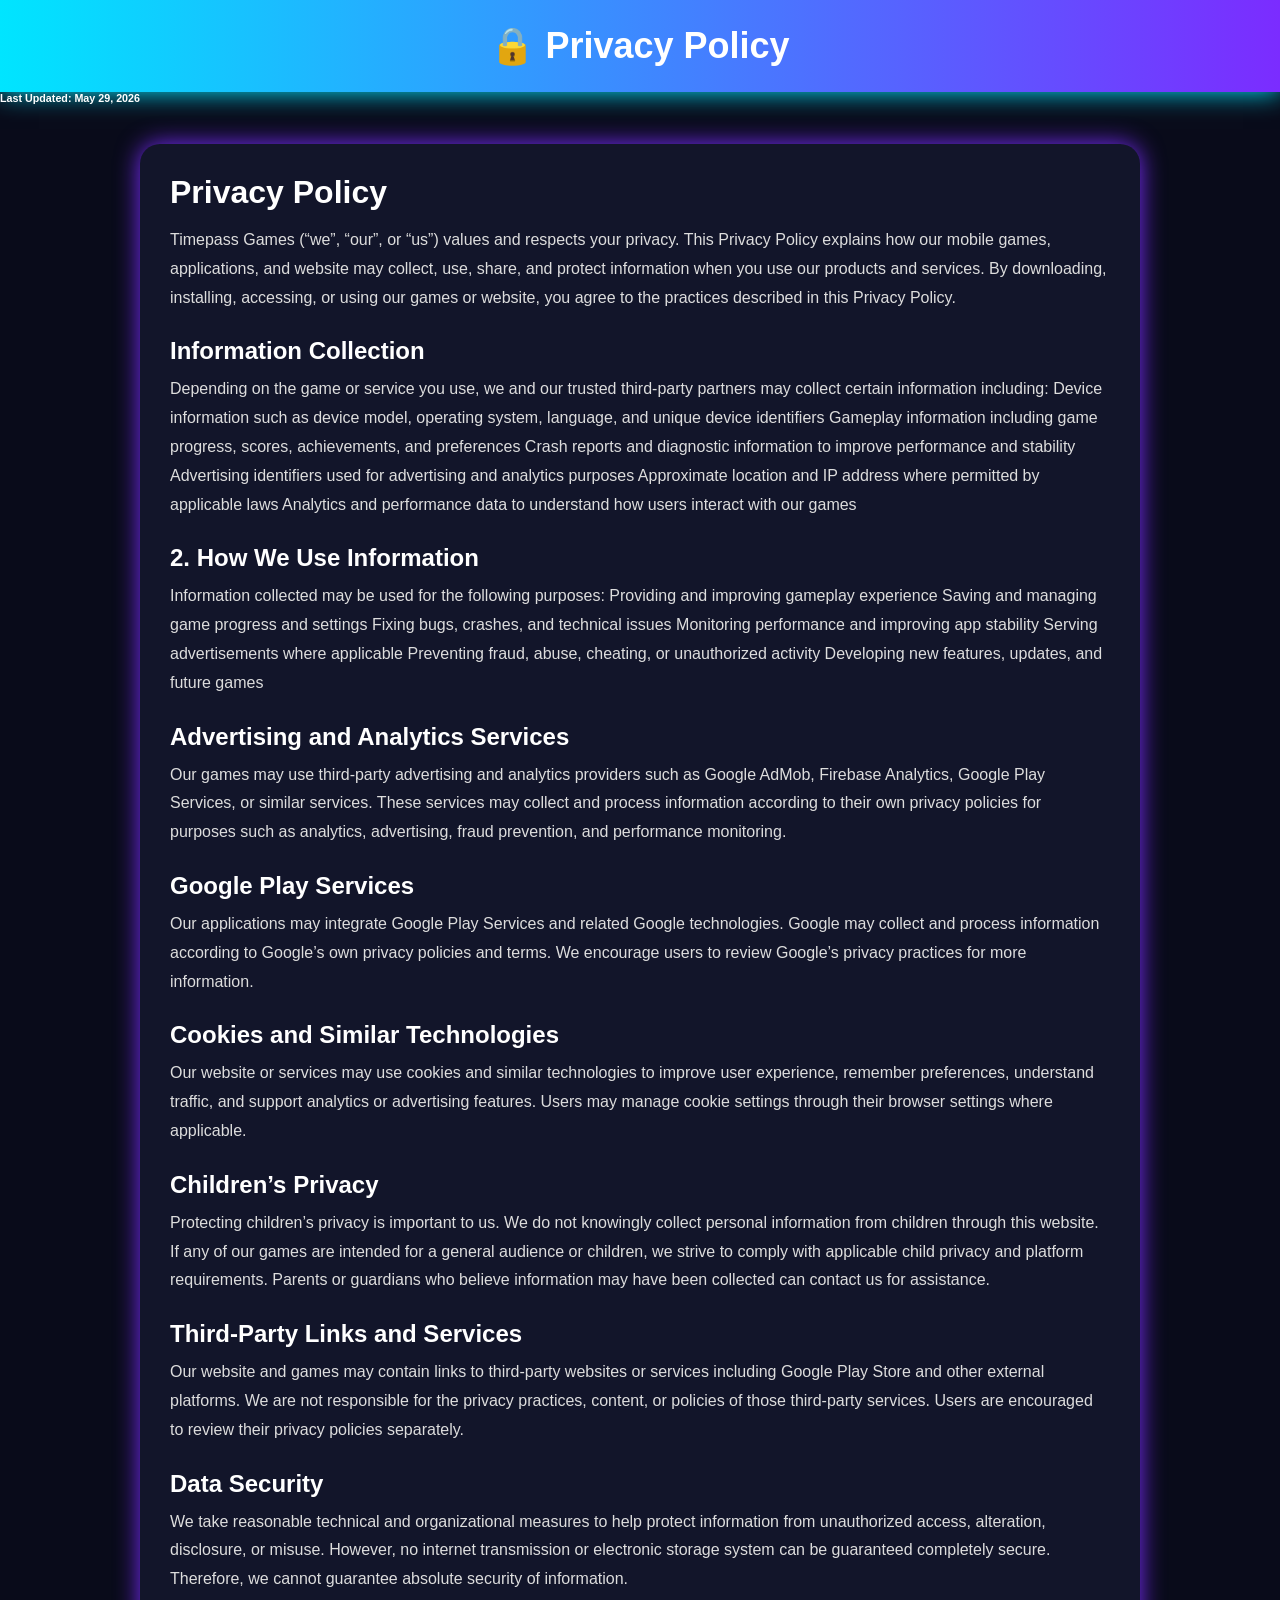
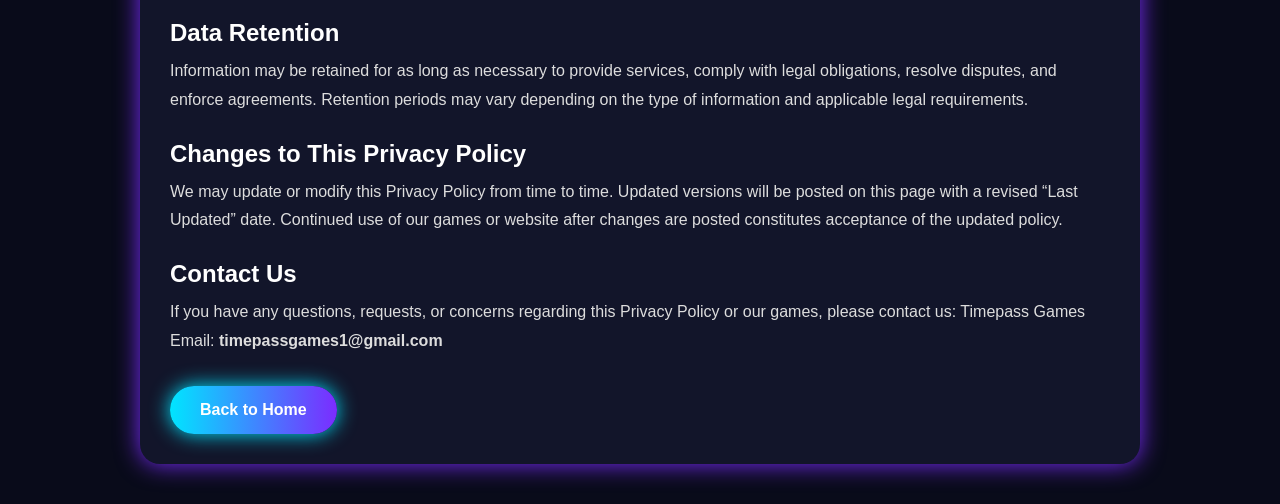
==== privacy-policy.html @ 6477603e "inital commit" ====
<!DOCTYPE html>
<html>
<head>
<meta charset="UTF-8">
<meta name="viewport" content="width=device-width,initial-scale=1.0">
<title>Privacy Policy - Timepass Games</title>
<link rel="stylesheet" href="style.css">
</head>
<body>
<header>🔒 Privacy Policy</header>
<h6>Last Updated: May 29, 2026</h6>
<div class="detail">
<h1>Privacy Policy</h1>

<p style="margin-top:15px;color:#ddd;line-height:1.8">
Timepass Games (“we”, “our”, or “us”) values and respects your privacy. This Privacy Policy explains how our mobile games, applications, and website may collect, use, share, and protect information when you use our products and services. By downloading, installing, accessing, or using our games or website, you agree to the practices described in this Privacy Policy.
</p>

<h2 style="margin-top:25px">Information Collection</h2>
<p style="margin-top:10px;color:#ddd;line-height:1.8">
Depending on the game or service you use, we and our trusted third-party partners may collect certain information including:
Device information such as device model, operating system, language, and unique device identifiers
Gameplay information including game progress, scores, achievements, and preferences
Crash reports and diagnostic information to improve performance and stability
Advertising identifiers used for advertising and analytics purposes
Approximate location and IP address where permitted by applicable laws
Analytics and performance data to understand how users interact with our games

</p>

<h2 style="margin-top:25px">2.	How We Use Information</h2>
<p style="margin-top:10px;color:#ddd;line-height:1.8">
Information collected may be used for the following purposes:
Providing and improving gameplay experience
Saving and managing game progress and settings
Fixing bugs, crashes, and technical issues
Monitoring performance and improving app stability
Serving advertisements where applicable
Preventing fraud, abuse, cheating, or unauthorized activity
Developing new features, updates, and future games

</p>

<h2 style="margin-top:25px">Advertising and Analytics Services</h2>
<p style="margin-top:10px;color:#ddd;line-height:1.8">
Our games may use third-party advertising and analytics providers such as Google AdMob, Firebase Analytics, Google Play Services, or similar services. These services may collect and process information according to their own privacy policies for purposes such as analytics, advertising, fraud prevention, and performance monitoring.

</p>

<h2 style="margin-top:25px">Google Play Services</h2>
<p style="margin-top:10px;color:#ddd;line-height:1.8">
Our applications may integrate Google Play Services and related Google technologies. Google may collect and process information according to Google’s own privacy policies and terms. We encourage users to review Google’s privacy practices for more information.
</p>


<h2	style="margin-top:25px">Cookies and Similar Technologies </h2>
<p style="margin-top:10px;color:#ddd;line-height:1.8">
Our website or services may use cookies and similar technologies to improve user experience, remember preferences, understand traffic, and support analytics or advertising features. Users may manage cookie settings through their browser settings where applicable.
</p>

<h2	style="margin-top:25px">Children’s Privacy</h2>
<p style="margin-top:10px;color:#ddd;line-height:1.8">
Protecting children’s privacy is important to us. We do not knowingly collect personal information from children through this website. If any of our games are intended for a general audience or children, we strive to comply with applicable child privacy and platform requirements. Parents or guardians who believe information may have been collected can contact us for assistance.
</p>


<h2	style="margin-top:25px">Third-Party Links and Services</h2>
<p style="margin-top:10px;color:#ddd;line-height:1.8">
Our website and games may contain links to third-party websites or services including Google Play Store and other external platforms. We are not responsible for the privacy practices, content, or policies of those third-party services. Users are encouraged to review their privacy policies separately.
</p>


<h2	style="margin-top:25px">Data Security</h2>
<p style="margin-top:10px;color:#ddd;line-height:1.8">
We take reasonable technical and organizational measures to help protect information from unauthorized access, alteration, disclosure, or misuse. However, no internet transmission or electronic storage system can be guaranteed completely secure. Therefore, we cannot guarantee absolute security of information.
</p>


<h2	style="margin-top:25px">Data Retention</h2>
<p style="margin-top:10px;color:#ddd;line-height:1.8">
Information may be retained for as long as necessary to provide services, comply with legal obligations, resolve disputes, and enforce agreements. Retention periods may vary depending on the type of information and applicable legal requirements.
</p>


<h2	style="margin-top:25px">Changes to This Privacy Policy</h2>
<p style="margin-top:10px;color:#ddd;line-height:1.8">
We may update or modify this Privacy Policy from time to time. Updated versions will be posted on this page with a revised “Last Updated” date. Continued use of our games or website after changes are posted constitutes acceptance of the updated policy.
</p>


<h2	style="margin-top:25px">Contact Us</h2>
<p style="margin-top:10px;color:#ddd;line-height:1.8">
If you have any questions, requests, or concerns regarding this Privacy Policy or our games, please contact us:
Timepass Games Email: <strong>timepassgames1@gmail.com</strong>
</p>

<a class="btn" href="index.html">Back to Home</a>
</div>
</body>
</html>
---- style.css ----
*{margin:0;padding:0;box-sizing:border-box}
body{
font-family:Arial,sans-serif;
background:#090b1a;
color:white;
}
header{
text-align:center;
padding:25px;
font-size:36px;
font-weight:bold;
background:linear-gradient(90deg,#00e5ff,#7b2cff);
box-shadow:0 0 25px #00e5ff;
}
.container{
display:grid;
grid-template-columns:repeat(4,1fr);
gap:20px;
padding:40px;
}
.card{
background:#12152a;
border-radius:20px;
padding:20px;
text-align:center;
box-shadow:0 0 20px #00e5ff55;
transition:.3s;
text-decoration:none;
color:white;
}
.card:hover{
transform:translateY(-8px);
box-shadow:0 0 35px #00e5ff;
}
.card img{
width:120px;height:120px;border-radius:25px;
}
.game-name{
margin-top:12px;font-size:20px;font-weight:bold;
}
.detail{
max-width:1000px;
margin:40px auto;
padding:30px;
background:#12152a;
border-radius:20px;
box-shadow:0 0 25px #7b2cff;
}
.detail img.icon{
width:180px;border-radius:30px;
}
.screenshots{
display:flex;
gap:15px;
overflow:auto;
margin-top:25px;
}
.screenshots img{
width:300px;border-radius:15px;
}
.btn{
display:inline-block;
margin-top:30px;
padding:15px 30px;
background:linear-gradient(90deg,#00e5ff,#7b2cff);
color:white;
text-decoration:none;
font-weight:bold;
border-radius:35px;
box-shadow:0 0 20px #00e5ff;
}
@media(max-width:900px){
.container{grid-template-columns:repeat(2,1fr)}
}
@media(max-width:600px){
.container{grid-template-columns:1fr}
}
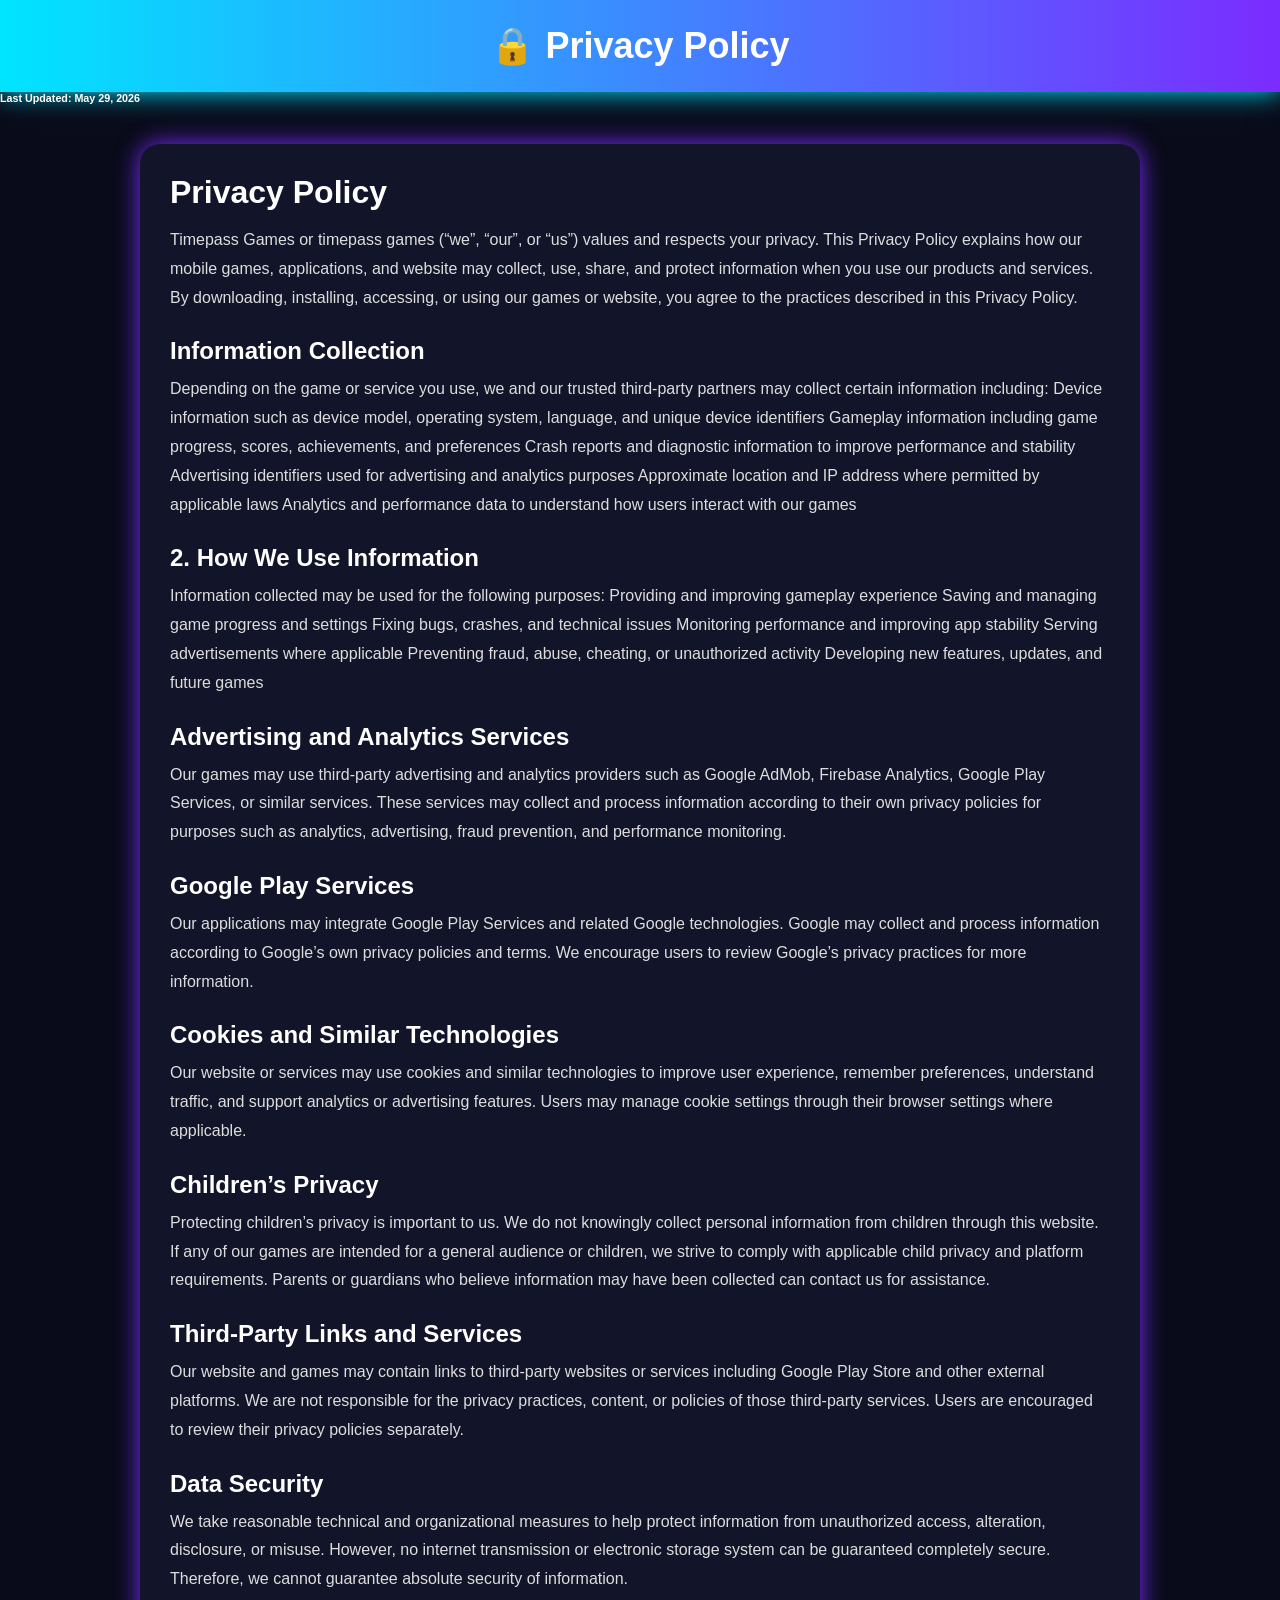
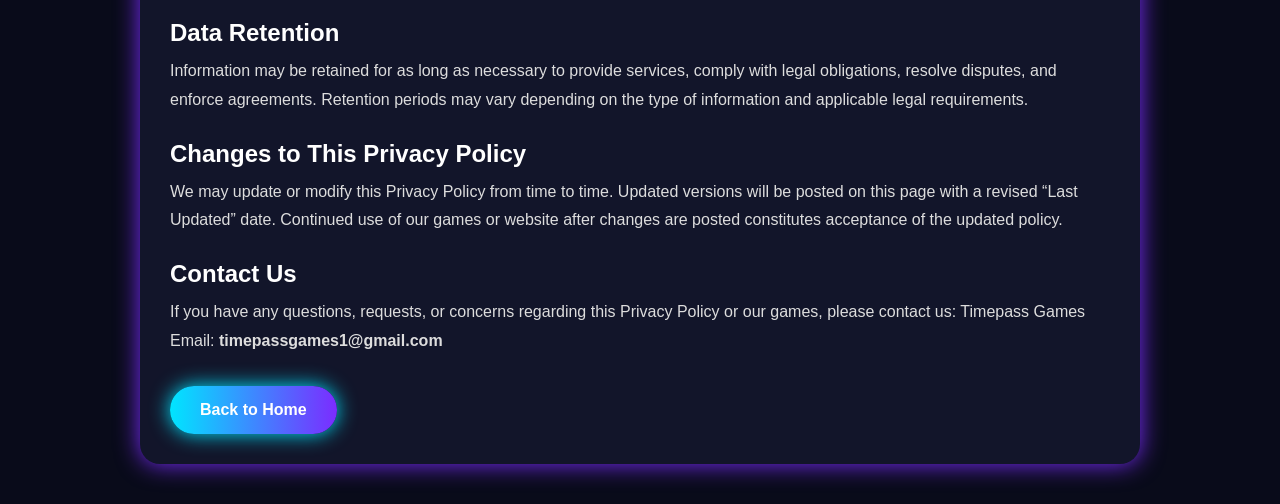
==== commit 9acc5e05: "updated privacy policy with timepass games" ====
--- a/privacy-policy.html
+++ b/privacy-policy.html
@@ -14,7 +14,7 @@
 <h1>Privacy Policy</h1>
 
 <p style="margin-top:15px;color:#ddd;line-height:1.8">
-Timepass Games (“we”, “our”, or “us”) values and respects your privacy. This Privacy Policy explains how our mobile games, applications, and website may collect, use, share, and protect information when you use our products and services. By downloading, installing, accessing, or using our games or website, you agree to the practices described in this Privacy Policy.
+Timepass Games or timepass games (“we”, “our”, or “us”) values and respects your privacy. This Privacy Policy explains how our mobile games, applications, and website may collect, use, share, and protect information when you use our products and services. By downloading, installing, accessing, or using our games or website, you agree to the practices described in this Privacy Policy.
 </p>
 
 <h2 style="margin-top:25px">Information Collection</h2>
